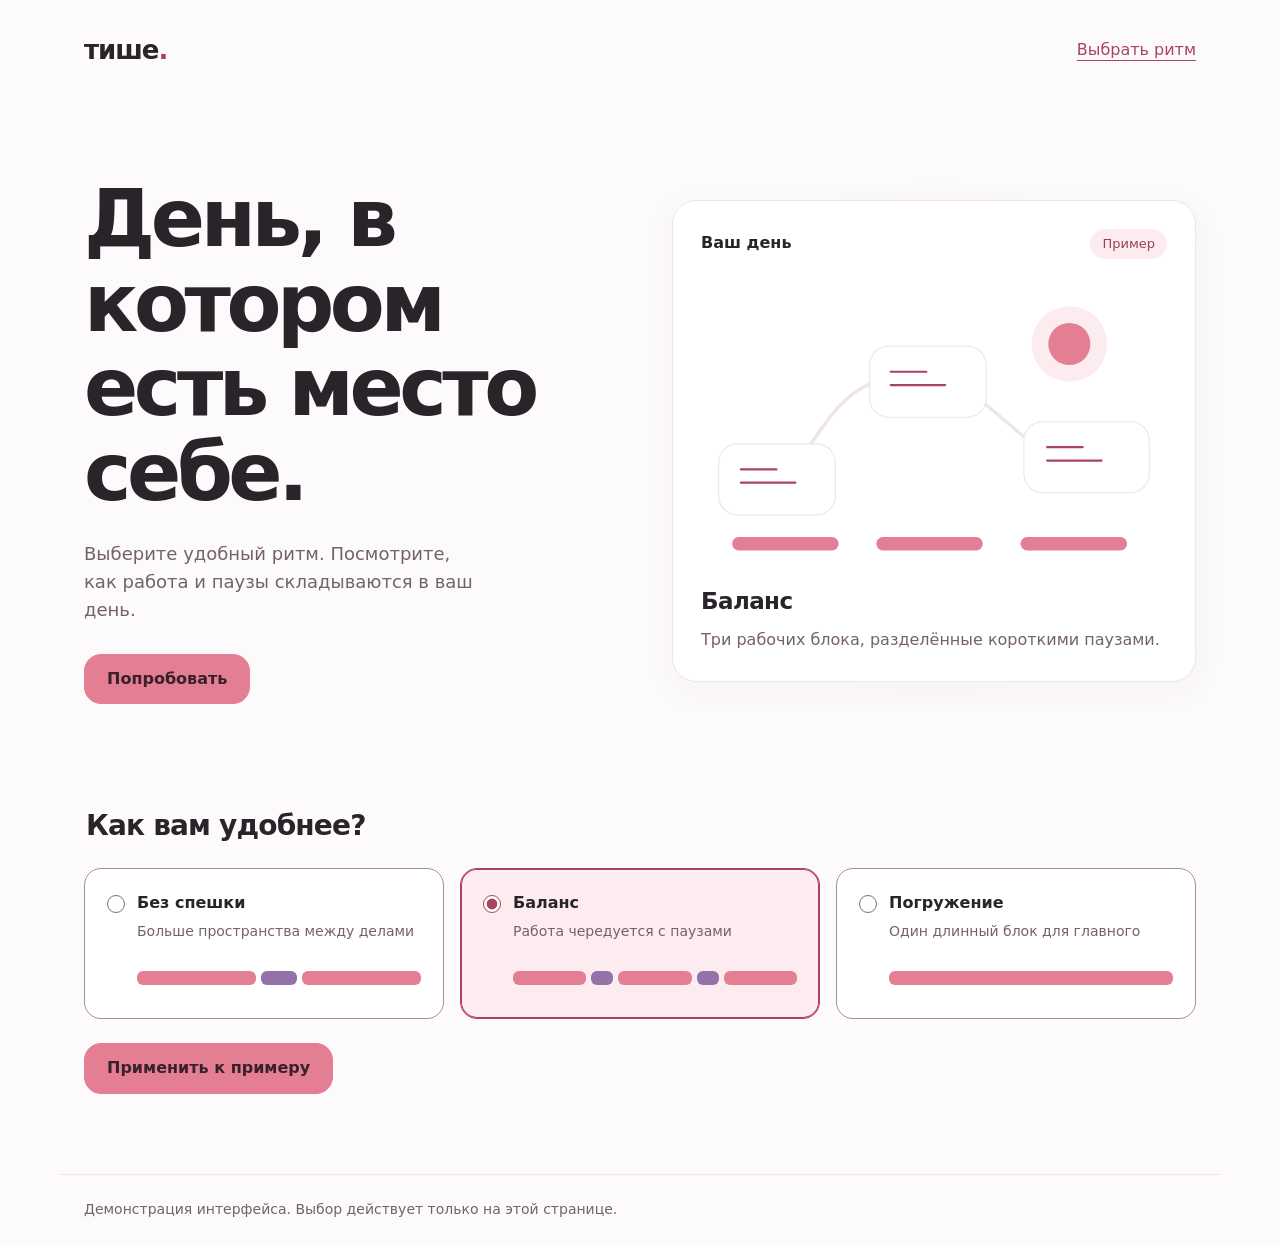
==== skills/frontend-design/assets/interactive-starter.html @ 079e82a0 "Initial release of the frontend-design skill" ====
<!doctype html>
<html lang="ru">
<head>
  <meta charset="utf-8">
  <meta name="viewport" content="width=device-width, initial-scale=1">
  <meta name="theme-color" content="#fcfafb">
  <title>Тише — пример визуального выбора</title>
  <link rel="stylesheet" href="tokens.css">
  <style>
    .wrap { width: min(1160px, 100%); margin-inline: auto; padding-inline: 24px; }
    header { padding-block: 28px; display: flex; align-items: center; justify-content: space-between; gap: 20px; }
    .brand { font-size: 26px; font-weight: 700; letter-spacing: -.04em; }
    .brand span { color: var(--fd-rose); }
    header a { color: var(--fd-rose); text-underline-offset: 5px; padding-block: 10px; }
    .hero { display: grid; grid-template-columns: repeat(2, minmax(0, 1fr)); align-items: center; gap: 64px; padding-block: 76px 100px; }
    h1 { font-size: clamp(44px, 6.3vw, 80px); line-height: 1.06; letter-spacing: -.055em; font-weight: 650; margin: 0 0 24px; }
    .intro { font-size: 18px; color: var(--fd-muted); max-width: 34ch; margin-bottom: 30px; }
    .preview { padding: 28px; min-width: 0; position: relative; }
    .preview::before { content: ""; position: absolute; inset: -24px 0; background: radial-gradient(ellipse, #f9e5eea6, transparent 70%); z-index: -1; pointer-events: none; }
    .preview-top { display: flex; justify-content: space-between; align-items: center; gap: 12px; }
    .badge { color: var(--fd-rose-strong); background: var(--fd-rose-soft); padding: 5px 12px; border-radius: 999px; font-size: 13px; }
    .day-art { display: block; width: 100%; height: auto; margin-block: 24px; }
    .preview h2 { font-size: 23px; letter-spacing: -.025em; margin: 0 0 8px; }
    .preview p { margin: 0; color: var(--fd-muted); }
    fieldset { border: 0; padding: 0; margin: 0; min-width: 0; }
    legend { font-size: 28px; font-weight: 600; letter-spacing: -.03em; margin-bottom: 20px; }
    .choices { display: grid; grid-template-columns: repeat(3, minmax(0, 1fr)); gap: 16px; }
    .choice { display: grid; grid-template-columns: 20px 1fr; gap: 10px; align-items: start; padding: 22px; border: 1px solid var(--fd-control-line); border-radius: var(--fd-radius-md); background: var(--fd-surface); cursor: pointer; }
    .choice:has(input:checked) { background: var(--fd-rose-soft); border-color: var(--fd-rose); box-shadow: inset 0 0 0 1px var(--fd-rose); }
    .choice:has(input:focus-visible) { outline: 3px solid var(--fd-rose); outline-offset: 4px; }
    .choice input { width: 18px; height: 18px; margin: 4px 0 0; accent-color: var(--fd-rose); }
    .choice strong, .choice small { display: block; }
    .choice small { color: var(--fd-muted); font-size: 14px; margin-top: 5px; }
    .mini { display: flex; gap: 5px; height: 36px; align-items: center; margin-top: 18px; }
    .mini i { height: 14px; border-radius: 6px; background: var(--fd-accent); flex: 1; }
    .mini i.pause { background: var(--fd-plum); flex: .3; }
    .form-bottom { display: flex; align-items: center; flex-wrap: wrap; gap: 18px; margin-top: 24px; }
    #status { margin: 0; color: var(--fd-rose-strong); }
    #choose { scroll-margin-top: 24px; padding-bottom: 80px; }
    footer { padding-block: 24px; border-top: 1px solid var(--fd-line); font-size: 14px; color: var(--fd-muted); }
    @media (max-width: 900px) {
      .hero { grid-template-columns: minmax(0, 1fr); gap: 36px; padding-block: 36px 56px; }
      .choices { grid-template-columns: minmax(0, 1fr); }
      .preview { padding: 22px; }
      .preview::before { inset: 0; }
      header { flex-wrap: wrap; }
    }
  </style>
</head>
<body class="fd-theme">
  <header class="wrap"><div class="brand">тише<span>.</span></div><a href="#choose">Выбрать ритм</a></header>
  <main class="wrap">
    <section class="hero" aria-labelledby="title">
      <div>
        <h1 id="title">День, в котором<br>есть место себе.</h1>
        <p class="intro">Выберите удобный ритм. Посмотрите, как работа и паузы складываются в ваш день.</p>
        <a class="fd-button fd-button--primary" href="#choose">Попробовать</a>
      </div>
      <div class="preview fd-panel" aria-label="Предпросмотр ритма дня">
        <div class="preview-top"><strong>Ваш день</strong><span class="badge">Пример</span></div>
        <svg class="day-art" viewBox="0 0 420 250" role="img" aria-labelledby="art-title art-desc">
          <title id="art-title">Ритм дня: Баланс</title>
          <desc id="art-desc">Три рабочих блока, разделённые короткими паузами.</desc>
          <circle cx="332" cy="55" r="34" fill="#fcecf0"/>
          <circle cx="332" cy="55" r="19" fill="#e47f93"/>
          <path d="M25 192 C110 192 96 84 188 84 S285 192 395 155" fill="none" stroke="#eee4e9" stroke-width="3"/>
          <g fill="#ffffff" stroke="#eee4e9"><rect x="16" y="145" width="105" height="64" rx="17"/><rect x="152" y="57" width="105" height="64" rx="17"/><rect x="291" y="125" width="113" height="64" rx="17"/></g>
          <g stroke="#a94460" stroke-width="2" fill="none" stroke-linecap="round"><path d="M36 168h32m-32 12h49"/><path d="M171 80h32m-32 12h49"/><path d="M312 148h32m-32 12h49"/></g>
          <g id="rhythm-bars" fill="#e47f93"><rect x="28" y="229" width="96" height="12" rx="6"/><rect x="158" y="229" width="96" height="12" rx="6"/><rect x="288" y="229" width="96" height="12" rx="6"/></g>
        </svg>
        <h2 id="preview-title">Баланс</h2>
        <p id="preview-copy">Три рабочих блока, разделённые короткими паузами.</p>
      </div>
    </section>
    <form id="choose">
      <fieldset>
        <legend>Как вам удобнее?</legend>
        <div class="choices">
          <label class="choice"><input type="radio" name="rhythm" value="gentle"><span><strong>Без спешки</strong><small>Больше пространства между делами</small><span class="mini" aria-hidden="true"><i></i><i class="pause"></i><i></i></span></span></label>
          <label class="choice"><input type="radio" name="rhythm" value="balance" checked><span><strong>Баланс</strong><small>Работа чередуется с паузами</small><span class="mini" aria-hidden="true"><i></i><i class="pause"></i><i></i><i class="pause"></i><i></i></span></span></label>
          <label class="choice"><input type="radio" name="rhythm" value="focus"><span><strong>Погружение</strong><small>Один длинный блок для главного</small><span class="mini" aria-hidden="true"><i></i></span></span></label>
        </div>
      </fieldset>
      <div class="form-bottom"><button class="fd-button fd-button--primary" type="submit">Применить к примеру</button><p id="status" role="status" aria-live="polite"></p></div>
      <noscript><p>Чтобы переключать превью, включите JavaScript. Сейчас показан вариант «Баланс».</p></noscript>
    </form>
  </main>
  <footer class="wrap">Демонстрация интерфейса. Выбор действует только на этой странице.</footer>
  <script>
    const rhythms = {
      gentle: { title: 'Без спешки', copy: 'Два небольших дела и длинная пауза между ними.', bars: [[28, 85], [300, 85]] },
      balance: { title: 'Баланс', copy: 'Три рабочих блока, разделённые короткими паузами.', bars: [[28, 96], [158, 96], [288, 96]] },
      focus: { title: 'Погружение', copy: 'Один длинный блок без переключений. Затем время отдохнуть.', bars: [[28, 356]] }
    };
    const form = document.querySelector('#choose');
    const status = document.querySelector('#status');
    const current = () => rhythms[new FormData(form).get('rhythm')];
    form.addEventListener('change', () => {
      const rhythm = current();
      document.querySelector('#preview-title').textContent = rhythm.title;
      document.querySelector('#preview-copy').textContent = rhythm.copy;
      document.querySelector('#art-title').textContent = 'Ритм дня: ' + rhythm.title;
      document.querySelector('#art-desc').textContent = rhythm.copy;
      const bars = rhythm.bars.map(([x, width]) => {
        const rect = document.createElementNS('http://www.w3.org/2000/svg', 'rect');
        for (const [key, value] of Object.entries({ x, width, y: 229, height: 12, rx: 6 })) rect.setAttribute(key, value);
        return rect;
      });
      document.querySelector('#rhythm-bars').replaceChildren(...bars);
      status.textContent = 'Предпросмотр: ' + rhythm.title + '. ' + rhythm.copy;
    });
    form.addEventListener('submit', (event) => {
      event.preventDefault();
      document.querySelector('.badge').textContent = 'Применено';
      status.textContent = 'К примеру применён ритм «' + current().title + '».';
    });
    form.addEventListener('change', () => { document.querySelector('.badge').textContent = 'Пример'; });
  </script>
</body>
</html>
---- skills/frontend-design/assets/tokens.css ----
:root {
  color-scheme: light;
  --fd-bg: #fcfafb;
  --fd-bg-app: #faf8f9;
  --fd-surface: #ffffff;
  --fd-text: #29242a;
  --fd-muted: #74616c;
  --fd-accent: #e47f93;
  --fd-accent-hover: #e98c9e;
  --fd-on-accent: #392029;
  --fd-rose: #a94460;
  --fd-rose-strong: #9a3f55;
  --fd-rose-soft: #fcecf0;
  --fd-plum: #9272a8;
  --fd-plum-text: #715385;
  --fd-plum-soft: #f2edf8;
  --fd-line: #eee4e9;
  --fd-line-app: #e9edf2;
  --fd-control-line: #a88c9a;
  --fd-success: #267348;
  --fd-error: #a8324b;
  --fd-font: "Segoe UI", system-ui, -apple-system, BlinkMacSystemFont, Arial, sans-serif;
  --fd-radius-sm: 12px;
  --fd-radius-md: 17px;
  --fd-radius-lg: 24px;
  --fd-shadow: 0 8px 35px rgb(118 52 77 / 4%);
  --fd-ease: 180ms ease;
}
.fd-theme { margin: 0; font-family: var(--fd-font); color: var(--fd-text); background: var(--fd-bg); line-height: 1.55; }
.fd-theme *, .fd-theme *::before, .fd-theme *::after { box-sizing: border-box; }
.fd-theme :where(button, input, select, textarea) { font: inherit; }
.fd-theme :where(button, a, input, select, textarea, summary):focus-visible { outline: 3px solid var(--fd-rose); outline-offset: 4px; }
.fd-theme ::selection { background: #f5c6d2; color: var(--fd-text); }
.fd-button { min-height: 44px; display: inline-flex; align-items: center; justify-content: center; gap: 10px; padding: 12px 22px; border: 1px solid var(--fd-control-line); border-radius: var(--fd-radius-md); background: var(--fd-surface); color: var(--fd-text); text-decoration: none; font-weight: 600; cursor: pointer; transition: background var(--fd-ease), transform var(--fd-ease); }
.fd-button--primary { background: var(--fd-accent); border-color: var(--fd-accent); color: var(--fd-on-accent); }
@media (hover: hover) {
  .fd-button:hover { background: var(--fd-rose-soft); transform: translateY(-2px); }
  .fd-button--primary:hover { background: var(--fd-accent-hover); }
}
.fd-button:disabled { opacity: .65; cursor: default; transform: none; }
.fd-panel { border: 1px solid var(--fd-line); border-radius: var(--fd-radius-lg); background: var(--fd-surface); box-shadow: var(--fd-shadow); }
.fd-muted { color: var(--fd-muted); }
@media (prefers-reduced-motion: reduce) {
  .fd-theme *, .fd-theme *::before, .fd-theme *::after { animation: none !important; transition: none !important; scroll-behavior: auto !important; }
}
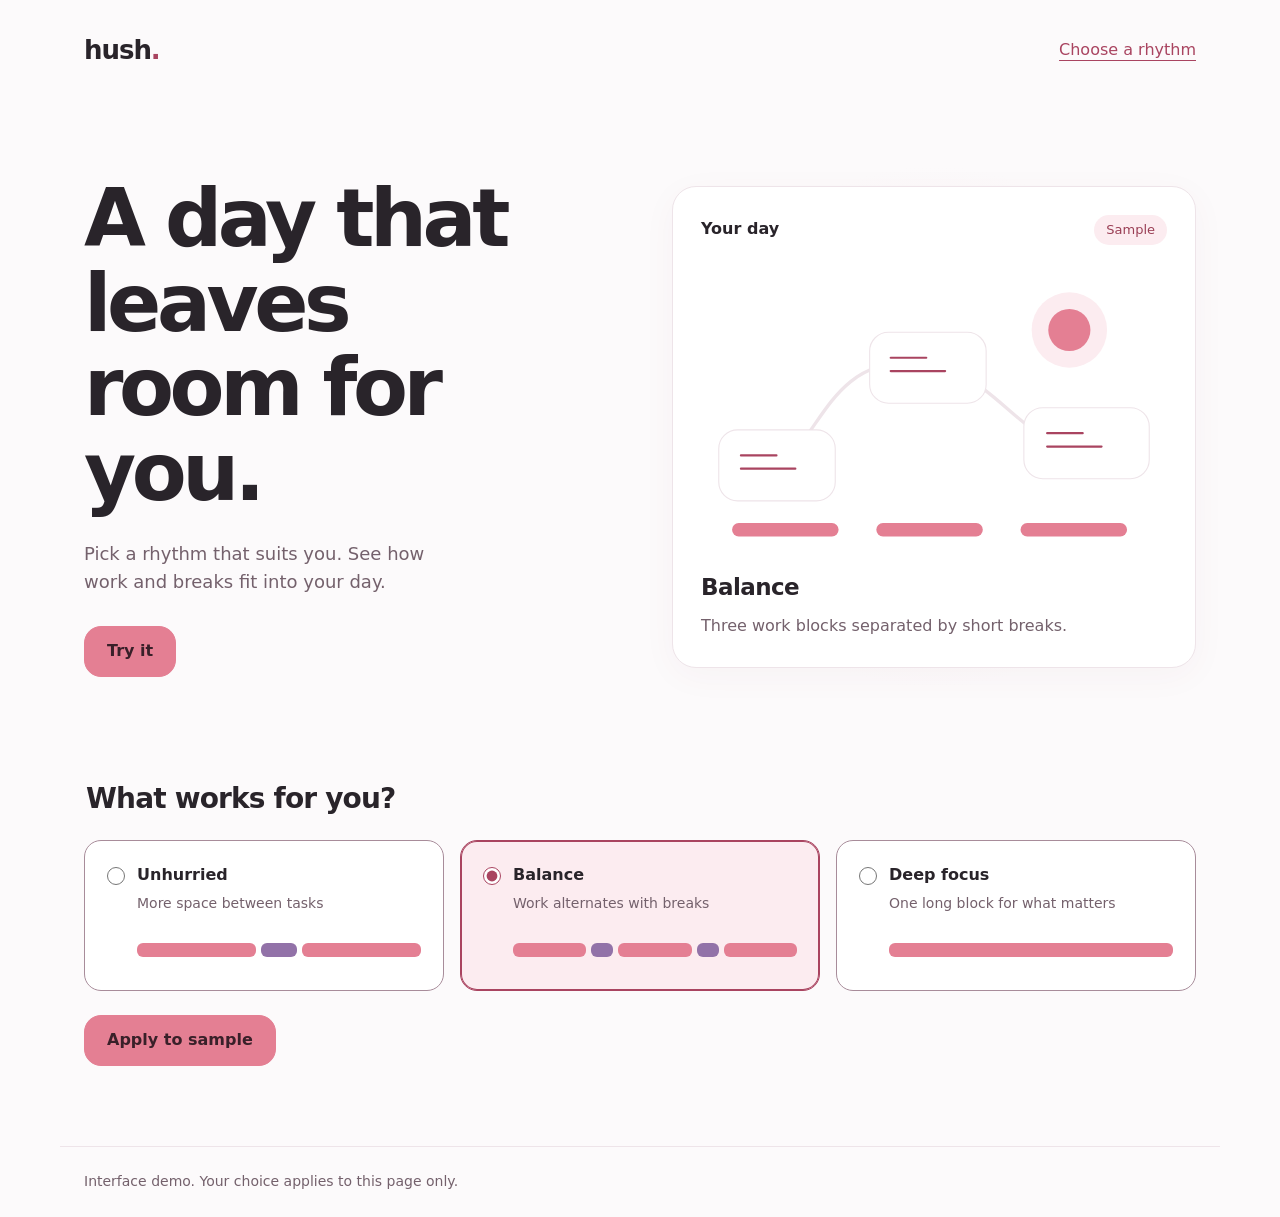
==== commit 166a3806: "Translate the skill, starter and preview to English" ====
--- a/skills/frontend-design/assets/interactive-starter.html
+++ b/skills/frontend-design/assets/interactive-starter.html
@@ -1,10 +1,10 @@
 <!doctype html>
-<html lang="ru">
+<html lang="en">
 <head>
   <meta charset="utf-8">
   <meta name="viewport" content="width=device-width, initial-scale=1">
   <meta name="theme-color" content="#fcfafb">
-  <title>Тише — пример визуального выбора</title>
+  <title>Hush, a visual choice example</title>
   <link rel="stylesheet" href="tokens.css">
   <style>
     .wrap { width: min(1160px, 100%); margin-inline: auto; padding-inline: 24px; }
@@ -48,19 +48,19 @@
   </style>
 </head>
 <body class="fd-theme">
-  <header class="wrap"><div class="brand">тише<span>.</span></div><a href="#choose">Выбрать ритм</a></header>
+  <header class="wrap"><div class="brand">hush<span>.</span></div><a href="#choose">Choose a rhythm</a></header>
   <main class="wrap">
     <section class="hero" aria-labelledby="title">
       <div>
-        <h1 id="title">День, в котором<br>есть место себе.</h1>
-        <p class="intro">Выберите удобный ритм. Посмотрите, как работа и паузы складываются в ваш день.</p>
-        <a class="fd-button fd-button--primary" href="#choose">Попробовать</a>
+        <h1 id="title">A day that leaves<br>room for you.</h1>
+        <p class="intro">Pick a rhythm that suits you. See how work and breaks fit into your day.</p>
+        <a class="fd-button fd-button--primary" href="#choose">Try it</a>
       </div>
-      <div class="preview fd-panel" aria-label="Предпросмотр ритма дня">
-        <div class="preview-top"><strong>Ваш день</strong><span class="badge">Пример</span></div>
+      <div class="preview fd-panel" aria-label="Day rhythm preview">
+        <div class="preview-top"><strong>Your day</strong><span class="badge">Sample</span></div>
         <svg class="day-art" viewBox="0 0 420 250" role="img" aria-labelledby="art-title art-desc">
-          <title id="art-title">Ритм дня: Баланс</title>
-          <desc id="art-desc">Три рабочих блока, разделённые короткими паузами.</desc>
+          <title id="art-title">Day rhythm: Balance</title>
+          <desc id="art-desc">Three work blocks separated by short breaks.</desc>
           <circle cx="332" cy="55" r="34" fill="#fcecf0"/>
           <circle cx="332" cy="55" r="19" fill="#e47f93"/>
           <path d="M25 192 C110 192 96 84 188 84 S285 192 395 155" fill="none" stroke="#eee4e9" stroke-width="3"/>
@@ -68,29 +68,29 @@
           <g stroke="#a94460" stroke-width="2" fill="none" stroke-linecap="round"><path d="M36 168h32m-32 12h49"/><path d="M171 80h32m-32 12h49"/><path d="M312 148h32m-32 12h49"/></g>
           <g id="rhythm-bars" fill="#e47f93"><rect x="28" y="229" width="96" height="12" rx="6"/><rect x="158" y="229" width="96" height="12" rx="6"/><rect x="288" y="229" width="96" height="12" rx="6"/></g>
         </svg>
-        <h2 id="preview-title">Баланс</h2>
-        <p id="preview-copy">Три рабочих блока, разделённые короткими паузами.</p>
+        <h2 id="preview-title">Balance</h2>
+        <p id="preview-copy">Three work blocks separated by short breaks.</p>
       </div>
     </section>
     <form id="choose">
       <fieldset>
-        <legend>Как вам удобнее?</legend>
+        <legend>What works for you?</legend>
         <div class="choices">
-          <label class="choice"><input type="radio" name="rhythm" value="gentle"><span><strong>Без спешки</strong><small>Больше пространства между делами</small><span class="mini" aria-hidden="true"><i></i><i class="pause"></i><i></i></span></span></label>
-          <label class="choice"><input type="radio" name="rhythm" value="balance" checked><span><strong>Баланс</strong><small>Работа чередуется с паузами</small><span class="mini" aria-hidden="true"><i></i><i class="pause"></i><i></i><i class="pause"></i><i></i></span></span></label>
-          <label class="choice"><input type="radio" name="rhythm" value="focus"><span><strong>Погружение</strong><small>Один длинный блок для главного</small><span class="mini" aria-hidden="true"><i></i></span></span></label>
+          <label class="choice"><input type="radio" name="rhythm" value="gentle"><span><strong>Unhurried</strong><small>More space between tasks</small><span class="mini" aria-hidden="true"><i></i><i class="pause"></i><i></i></span></span></label>
+          <label class="choice"><input type="radio" name="rhythm" value="balance" checked><span><strong>Balance</strong><small>Work alternates with breaks</small><span class="mini" aria-hidden="true"><i></i><i class="pause"></i><i></i><i class="pause"></i><i></i></span></span></label>
+          <label class="choice"><input type="radio" name="rhythm" value="focus"><span><strong>Deep focus</strong><small>One long block for what matters</small><span class="mini" aria-hidden="true"><i></i></span></span></label>
         </div>
       </fieldset>
-      <div class="form-bottom"><button class="fd-button fd-button--primary" type="submit">Применить к примеру</button><p id="status" role="status" aria-live="polite"></p></div>
-      <noscript><p>Чтобы переключать превью, включите JavaScript. Сейчас показан вариант «Баланс».</p></noscript>
+      <div class="form-bottom"><button class="fd-button fd-button--primary" type="submit">Apply to sample</button><p id="status" role="status" aria-live="polite"></p></div>
+      <noscript><p>Turn on JavaScript to switch the preview. The Balance option is shown now.</p></noscript>
     </form>
   </main>
-  <footer class="wrap">Демонстрация интерфейса. Выбор действует только на этой странице.</footer>
+  <footer class="wrap">Interface demo. Your choice applies to this page only.</footer>
   <script>
     const rhythms = {
-      gentle: { title: 'Без спешки', copy: 'Два небольших дела и длинная пауза между ними.', bars: [[28, 85], [300, 85]] },
-      balance: { title: 'Баланс', copy: 'Три рабочих блока, разделённые короткими паузами.', bars: [[28, 96], [158, 96], [288, 96]] },
-      focus: { title: 'Погружение', copy: 'Один длинный блок без переключений. Затем время отдохнуть.', bars: [[28, 356]] }
+      gentle: { title: 'Unhurried', copy: 'Two small tasks with a long break between them.', bars: [[28, 85], [300, 85]] },
+      balance: { title: 'Balance', copy: 'Three work blocks separated by short breaks.', bars: [[28, 96], [158, 96], [288, 96]] },
+      focus: { title: 'Deep focus', copy: 'One long block without switching. Then time to rest.', bars: [[28, 356]] }
     };
     const form = document.querySelector('#choose');
     const status = document.querySelector('#status');
@@ -99,7 +99,7 @@
       const rhythm = current();
       document.querySelector('#preview-title').textContent = rhythm.title;
       document.querySelector('#preview-copy').textContent = rhythm.copy;
-      document.querySelector('#art-title').textContent = 'Ритм дня: ' + rhythm.title;
+      document.querySelector('#art-title').textContent = 'Day rhythm: ' + rhythm.title;
       document.querySelector('#art-desc').textContent = rhythm.copy;
       const bars = rhythm.bars.map(([x, width]) => {
         const rect = document.createElementNS('http://www.w3.org/2000/svg', 'rect');
@@ -107,14 +107,14 @@
         return rect;
       });
       document.querySelector('#rhythm-bars').replaceChildren(...bars);
-      status.textContent = 'Предпросмотр: ' + rhythm.title + '. ' + rhythm.copy;
+      status.textContent = 'Preview: ' + rhythm.title + '. ' + rhythm.copy;
     });
     form.addEventListener('submit', (event) => {
       event.preventDefault();
-      document.querySelector('.badge').textContent = 'Применено';
-      status.textContent = 'К примеру применён ритм «' + current().title + '».';
+      document.querySelector('.badge').textContent = 'Applied';
+      status.textContent = 'Applied the ' + current().title + ' rhythm to the sample.';
     });
-    form.addEventListener('change', () => { document.querySelector('.badge').textContent = 'Пример'; });
+    form.addEventListener('change', () => { document.querySelector('.badge').textContent = 'Sample'; });
   </script>
 </body>
 </html>
